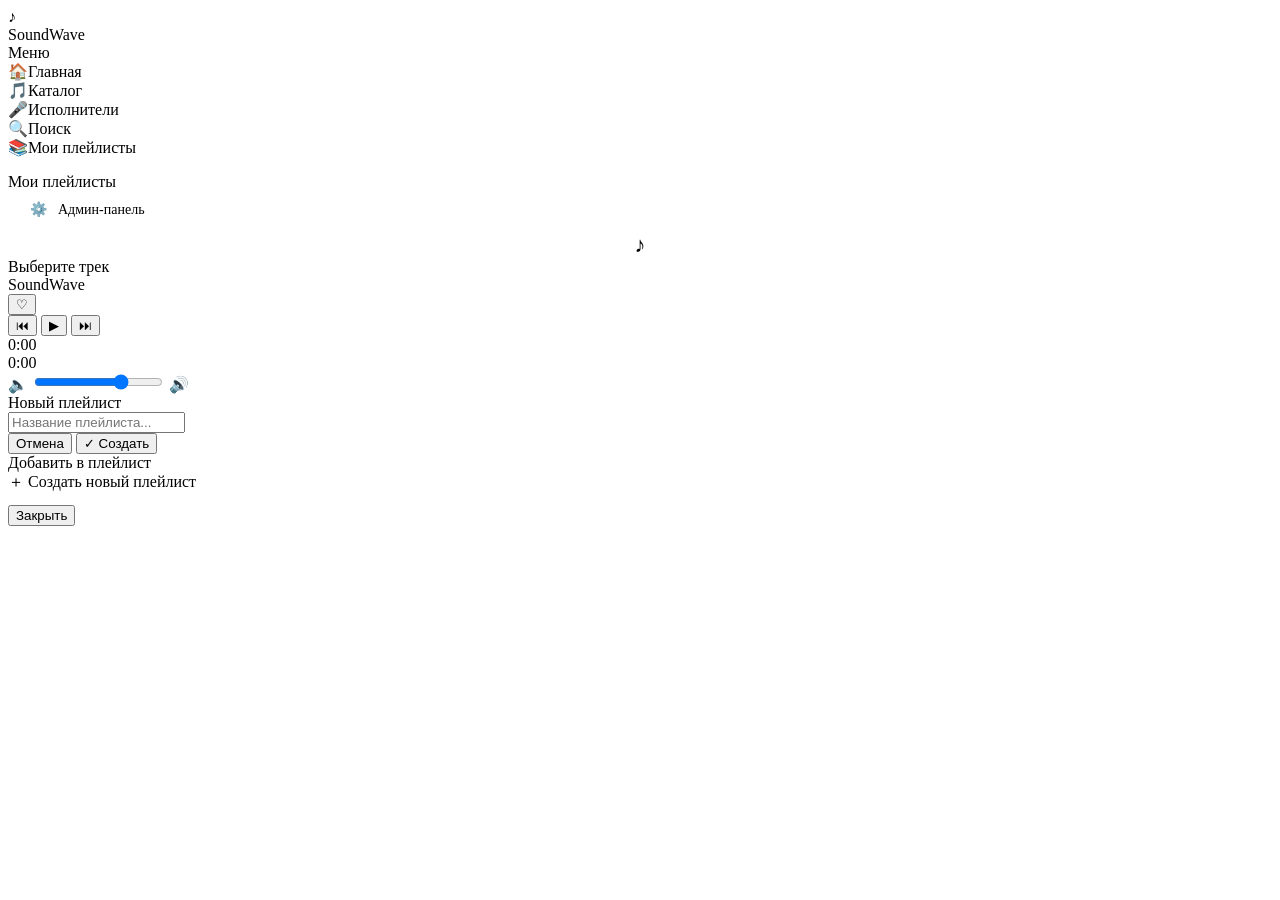
==== index.html @ 93e8975d "Add files via upload" ====
<!DOCTYPE html>
<html lang="ru">
<head>
  <meta charset="UTF-8">
  <meta name="viewport" content="width=device-width, initial-scale=1.0">
  <title>SoundWave — Музыкальный сервис</title>
  <link rel="stylesheet" href="css/style.css">
</head>
<body>

<div id="app">

  <!-- ═══════════════ SIDEBAR ═══════════════ -->
  <aside id="sidebar">
    <div class="sidebar-logo">
      <div class="logo-icon">♪</div>
      <div class="logo-text">SoundWave</div>
    </div>

    <div class="sidebar-section-title">Меню</div>
    <nav>
      <div class="nav-item active" data-page="home" onclick="Router.go('home')">
        <span class="nav-icon">🏠</span><span>Главная</span>
      </div>
      <div class="nav-item" data-page="catalog" onclick="Router.go('catalog')">
        <span class="nav-icon">🎵</span><span>Каталог</span>
      </div>
      <div class="nav-item" data-page="artists" onclick="Router.go('artists')">
        <span class="nav-icon">🎤</span><span>Исполнители</span>
      </div>
      <div class="nav-item" data-page="search" onclick="Router.go('search')">
        <span class="nav-icon">🔍</span><span>Поиск</span>
      </div>
      <div class="nav-item" data-page="playlists" onclick="Router.go('playlists')">
        <span class="nav-icon">📚</span><span>Мои плейлисты</span>
      </div>
    </nav>

    <div class="sidebar-section-title" style="margin-top:16px">Мои плейлисты</div>
    <div class="sidebar-playlists">
      <div id="sidebar-playlists"></div>
    </div>

    <div style="padding:0 12px 4px; margin-top: auto;">
      <a href="admin.html" style="display:flex;align-items:center;gap:10px;padding:10px 8px;font-size:14px;font-weight:500;color:var(--text-muted);border-radius:var(--radius-sm);transition:all .2s;text-decoration:none" onmouseover="this.style.color='var(--accent-1)'" onmouseout="this.style.color='var(--text-muted)'">
        <span style="width:20px;text-align:center">⚙️</span><span>Админ-панель</span>
      </a>
    </div>
  </aside>

  <!-- ═══════════════ MAIN ═══════════════ -->
  <main id="main">

    <!-- HOME -->
    <div class="page active" id="page-home"></div>

    <!-- CATALOG -->
    <div class="page" id="page-catalog"></div>

    <!-- ARTISTS LIST -->
    <div class="page" id="page-artists"></div>

    <!-- ARTIST DETAIL -->
    <div class="page" id="page-artist-detail"></div>

    <!-- SEARCH -->
    <div class="page" id="page-search"></div>

    <!-- PLAYLISTS -->
    <div class="page" id="page-playlists"></div>

  </main>

  <!-- ═══════════════ PLAYER ═══════════════ -->
  <footer id="player">

    <!-- Левая часть: трек -->
    <div class="player-track">
      <div id="player-cover" class="player-cover"
           style="background:var(--bg-elevated);display:flex;align-items:center;justify-content:center;font-size:22px">♪</div>
      <div class="player-meta">
        <div class="player-title" id="player-title">Выберите трек</div>
        <div class="player-artist" id="player-artist">SoundWave</div>
      </div>
      <button class="player-like" id="player-like" title="Нравится" onclick="toggleLike()">♡</button>
    </div>

    <!-- Центр: управление -->
    <div class="player-controls">
      <div class="player-btns">
        <button class="ctrl-btn" id="player-prev" title="Назад">⏮</button>
        <button class="ctrl-btn play-main" id="player-play" title="Пауза/Играть">▶</button>
        <button class="ctrl-btn" id="player-next" title="Вперёд">⏭</button>
      </div>
      <div class="player-progress">
        <span class="time-label" id="time-now">0:00</span>
        <div class="progress-bar" id="progress-bar">
          <div class="progress-fill" id="progress-fill"></div>
        </div>
        <span class="time-label" id="time-total">0:00</span>
      </div>
    </div>

    <!-- Правая часть: громкость -->
    <div class="player-extras">
      <div class="volume-wrap">
        <span class="vol-icon">🔈</span>
        <input type="range" class="volume-slider" id="volume-slider"
               min="0" max="100" value="70">
        <span class="vol-icon">🔊</span>
      </div>
    </div>

  </footer>
</div>

<!-- ═══════════════ TOAST ═══════════════ -->
<div class="toast" id="toast"></div>

<!-- ═══════════════ MODAL: Создать плейлист ═══════════════ -->
<div class="modal-overlay" id="modal-create-playlist" onclick="if(event.target===this)closeCreatePlaylist()">
  <div class="modal">
    <div class="modal-title">Новый плейлист</div>
    <input class="modal-input" id="modal-pl-input" type="text"
           placeholder="Название плейлиста..."
           onkeydown="if(event.key==='Enter')confirmCreatePlaylist()">
    <div class="modal-btns">
      <button class="btn-ghost" onclick="closeCreatePlaylist()">Отмена</button>
      <button class="btn-primary" onclick="confirmCreatePlaylist()">✓ Создать</button>
    </div>
  </div>
</div>

<!-- ═══════════════ MODAL: Добавить в плейлист ═══════════════ -->
<div class="modal-overlay" id="modal-add-to-playlist" onclick="if(event.target===this)closeAddToPlaylist()">
  <div class="modal">
    <div class="modal-title">Добавить в плейлист</div>
    <div class="playlist-modal-list" id="playlist-picker-list"></div>
    <!-- Создать новый — сохраняем trackId, открываем модалку создания, после создания добавляем трек -->
    <div class="playlist-modal-item pm-create" onclick="createAndAddToPlaylist()">
      <span class="pm-icon">＋</span>
      <span>Создать новый плейлист</span>
    </div>
    <div class="modal-btns" style="margin-top:12px">
      <button class="btn-ghost" onclick="closeAddToPlaylist()">Закрыть</button>
    </div>
  </div>
</div>

<!-- ═══════════════ SCRIPTS ═══════════════ -->
<script src="data/db.js"></script>
<script src="data/playlists.js"></script>
<script src="js/player.js"></script>
<script src="js/ui.js"></script>
<script src="js/pages.js"></script>

<script>
  // ── Инициализация ──────────────────────────────────────
  document.addEventListener("DOMContentLoaded", () => {
    Player.init();
    refreshSidebarPlaylists();
    Router.go("home");
  });

  // ── Создать плейлист и сразу добавить трек ─────────────
  // Вызывается из кнопки «Создать новый плейлист» в модалке добавления
  function createAndAddToPlaylist() {
    const savedTrackId = _addTrackId; // сохраняем до закрытия модалки
    closeAddToPlaylist();
    openCreatePlaylist((pl) => {
      // pl — объект созданного плейлиста (из confirmCreatePlaylist)
      if (savedTrackId !== null) {
        PlaylistManager.addTrack(pl.id, savedTrackId);
        showToast(`✅ Трек добавлен в «${pl.name}»`);
        refreshSidebarPlaylists();
        Pages.playlists?.refresh?.();
      }
    });
  }

  // ── Лайк текущего трека ────────────────────────────────
  function toggleLike() {
    const btn = document.getElementById("player-like");
    const liked = btn.classList.toggle("liked");
    btn.textContent = liked ? "♥" : "♡";
    if (liked) showToast("♥ Добавлено в избранное");
  }

  // ── Router ─────────────────────────────────────────────
  Router.go = function(pageId, params = {}) {
    document.querySelectorAll(".page").forEach(p => p.classList.remove("active"));
    document.querySelectorAll(".nav-item").forEach(n => n.classList.remove("active"));

    const pageEl = document.getElementById("page-" + pageId);
    if (!pageEl) return;
    pageEl.classList.add("active");

    const navTarget = pageId === "artist-detail" ? "artists" : pageId;
    const navEl = document.querySelector(`.nav-item[data-page="${navTarget}"]`);
    if (navEl) navEl.classList.add("active");

    if (Pages[pageId]) Pages[pageId].render(params);
    document.getElementById("main").scrollTop = 0;
  };
</script>

</body>
</html>
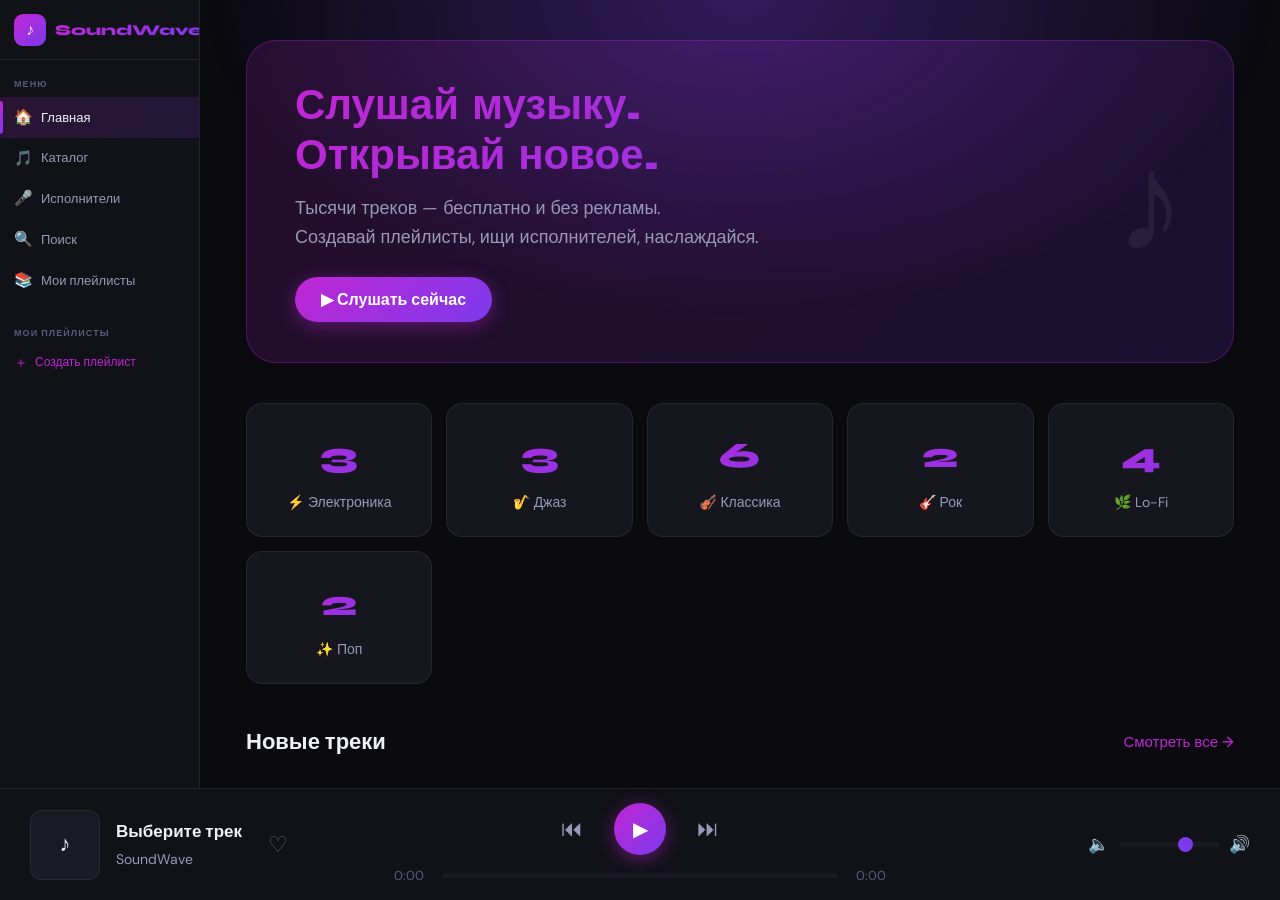
==== commit c867cee7: "Add files via upload" ====
--- a/index.html
+++ b/index.html
@@ -41,15 +41,33 @@
       <div id="sidebar-playlists"></div>
     </div>
 
-    <div style="padding:0 12px 4px; margin-top: auto;">
-      <a href="admin.html" style="display:flex;align-items:center;gap:10px;padding:10px 8px;font-size:14px;font-weight:500;color:var(--text-muted);border-radius:var(--radius-sm);transition:all .2s;text-decoration:none" onmouseover="this.style.color='var(--accent-1)'" onmouseout="this.style.color='var(--text-muted)'">
-        <span style="width:20px;text-align:center">⚙️</span><span>Админ-панель</span>
-      </a>
-    </div>
+
   </aside>
 
   <!-- ═══════════════ MAIN ═══════════════ -->
   <main id="main">
+  <!-- Индикатор загрузки Firebase -->
+  <div id="sw-loading" style="position:fixed;inset:0;background:var(--bg-base);
+       display:flex;flex-direction:column;align-items:center;justify-content:center;
+       z-index:9999;gap:20px">
+    <div style="width:56px;height:56px;background:linear-gradient(135deg,#c026d3,#7c3aed);
+         border-radius:16px;display:flex;align-items:center;justify-content:center;font-size:28px">♪</div>
+    <div style="font-family:Syne,sans-serif;font-size:22px;font-weight:800;
+         background:linear-gradient(135deg,#c026d3,#7c3aed);-webkit-background-clip:text;
+         -webkit-text-fill-color:transparent;background-clip:text">SoundWave</div>
+    <div style="display:flex;gap:8px;align-items:center">
+      <div style="width:8px;height:8px;border-radius:50%;background:#c026d3;
+           animation:sw-dot 1.2s ease-in-out infinite"></div>
+      <div style="width:8px;height:8px;border-radius:50%;background:#9333ea;
+           animation:sw-dot 1.2s ease-in-out .2s infinite"></div>
+      <div style="width:8px;height:8px;border-radius:50%;background:#7c3aed;
+           animation:sw-dot 1.2s ease-in-out .4s infinite"></div>
+    </div>
+    <div id="sw-loading-text" style="font-size:13px;color:#5a5a7a">Загрузка каталога...</div>
+  </div>
+  <style>
+    @keyframes sw-dot { 0%,80%,100%{transform:scale(.6);opacity:.4} 40%{transform:scale(1);opacity:1} }
+  </style>
 
     <!-- HOME -->
     <div class="page active" id="page-home"></div>
@@ -149,6 +167,7 @@
 
 <!-- ═══════════════ SCRIPTS ═══════════════ -->
 <script src="data/db.js"></script>
+<script src="data/firebase.js"></script>
 <script src="data/playlists.js"></script>
 <script src="js/player.js"></script>
 <script src="js/ui.js"></script>
@@ -156,10 +175,35 @@
 
 <script>
   // ── Инициализация ──────────────────────────────────────
-  document.addEventListener("DOMContentLoaded", () => {
+  document.addEventListener("DOMContentLoaded", async () => {
     Player.init();
     refreshSidebarPlaylists();
-    Router.go("home");
+
+    const loadingEl  = document.getElementById("sw-loading");
+    const loadingTxt = document.getElementById("sw-loading-text");
+
+    // Сначала показываем кешированные данные если есть
+    const hasCached = Firebase.loadFromCache();
+    if (hasCached) {
+      loadingEl.style.display = "none";
+      Router.go("home");
+    }
+
+    // Грузим свежие данные из Firebase
+    loadingTxt.textContent = "Синхронизация с базой данных...";
+    const ok = await Firebase.syncToLocalDB();
+
+    if (!hasCached) {
+      // Первый запуск — ждём Firebase
+      loadingEl.style.display = "none";
+      Router.go("home");
+    } else if (ok) {
+      // Уже показали кеш, тихо обновляем текущую страницу
+      const cur = document.querySelector(".page.active")?.id?.replace("page-","");
+      if (cur && Pages[cur]) Pages[cur].render({});
+    } else {
+      showToast("⚠️ Нет связи с сервером, показаны кешированные данные");
+    }
   });
 
   // ── Создать плейлист и сразу добавить трек ─────────────
--- a/css/style.css
+++ b/css/style.css
@@ -0,0 +1,747 @@
+/* ============================================================
+   SoundWave — Design System (v5 — комфорт на 1920×1080)
+   ============================================================ */
+@import url('https://fonts.googleapis.com/css2?family=Syne:wght@400;600;700;800&family=DM+Sans:wght@300;400;500;600&display=swap');
+
+/* ── Переменные ──────────────────────────────────────────── */
+:root {
+  --bg-base:       #0a0a0f;
+  --bg-surface:    #111118;
+  --bg-elevated:   #1a1a26;
+  --bg-card:       #16161f;
+  --bg-hover:      #1e1e2c;
+
+  --accent-1:      #c026d3;
+  --accent-2:      #7c3aed;
+  --accent-3:      #ec4899;
+  --grad-main:     linear-gradient(135deg, #c026d3, #7c3aed);
+  --grad-soft:     linear-gradient(135deg, rgba(192,38,211,.15), rgba(124,58,237,.15));
+  --grad-glow:     radial-gradient(ellipse at 50% 0%, rgba(124,58,237,.35) 0%, transparent 70%);
+
+  --text-primary:  #f0f0f8;
+  --text-secondary:#9898b8;
+  --text-muted:    #5a5a7a;
+
+  --border:        rgba(255,255,255,.07);
+  --border-accent: rgba(192,38,211,.3);
+
+  --radius-sm:  10px;
+  --radius-md:  16px;
+  --radius-lg:  22px;
+  --radius-xl:  30px;
+
+  --player-h:   112px;
+  --sidebar-w:  200px;
+  --transition: .2s cubic-bezier(.4,0,.2,1);
+}
+
+/* ── Reset ───────────────────────────────────────────────── */
+*, *::before, *::after { box-sizing: border-box; margin: 0; padding: 0; }
+html { font-size: 15px; scroll-behavior: smooth; }
+body {
+  font-family: 'DM Sans', sans-serif;
+  background: var(--bg-base);
+  color: var(--text-primary);
+  line-height: 1.65;
+  overflow-x: hidden;
+  min-height: 100vh;
+}
+a { color: inherit; text-decoration: none; }
+button { cursor: pointer; border: none; background: none; font-family: inherit; color: inherit; }
+img { display: block; }
+ul, ol { list-style: none; }
+input, select { font-family: inherit; }
+
+/* ── Scrollbar ───────────────────────────────────────────── */
+::-webkit-scrollbar { width: 7px; height: 7px; }
+::-webkit-scrollbar-track { background: transparent; }
+::-webkit-scrollbar-thumb { background: var(--bg-elevated); border-radius: 99px; }
+::-webkit-scrollbar-thumb:hover { background: var(--accent-2); }
+
+/* ── Layout ──────────────────────────────────────────────── */
+#app {
+  display: grid;
+  grid-template-columns: var(--sidebar-w) 1fr;
+  grid-template-rows: 1fr var(--player-h);
+  grid-template-areas: "sidebar main" "player player";
+  height: 100vh;
+}
+
+/* ═══════════════════════════════════════════════════════════
+   SIDEBAR
+   ═══════════════════════════════════════════════════════════ */
+#sidebar {
+  grid-area: sidebar;
+  background: var(--bg-surface);
+  border-right: 1px solid var(--border);
+  display: flex;
+  flex-direction: column;
+  padding: 0 0 16px;
+  overflow-y: auto;
+  position: relative;
+  z-index: 10;
+}
+
+/* Логотип */
+.sidebar-logo {
+  padding: 14px 14px 13px;
+  display: flex;
+  align-items: center;
+  gap: 9px;
+  border-bottom: 1px solid var(--border);
+  margin-bottom: 8px;
+}
+.sidebar-logo .logo-icon {
+  width: 32px; height: 32px;
+  background: var(--grad-main);
+  border-radius: 9px;
+  display: flex; align-items: center; justify-content: center;
+  font-size: 16px; flex-shrink: 0;
+}
+.sidebar-logo .logo-text {
+  font-family: 'Syne', sans-serif;
+  font-weight: 800;
+  font-size: 15px;
+  background: var(--grad-main);
+  -webkit-background-clip: text;
+  -webkit-text-fill-color: transparent;
+  background-clip: text;
+  white-space: nowrap;
+}
+
+/* Заголовки секций */
+.sidebar-section-title {
+  font-size: 9px;
+  font-weight: 700;
+  letter-spacing: .12em;
+  text-transform: uppercase;
+  color: var(--text-muted);
+  padding: 9px 14px 5px;
+}
+
+/* Пункты навигации */
+.nav-item {
+  display: flex;
+  align-items: center;
+  gap: 9px;
+  padding: 8px 14px;
+  font-size: 13px;
+  font-weight: 500;
+  color: var(--text-secondary);
+  transition: all var(--transition);
+  cursor: pointer;
+  position: relative;
+}
+.nav-item:hover { color: var(--text-primary); background: var(--bg-hover); }
+.nav-item.active {
+  color: var(--text-primary);
+  background: var(--grad-soft);
+}
+.nav-item.active::before {
+  content: '';
+  position: absolute;
+  left: 0; top: 4px; bottom: 4px;
+  width: 3px;
+  background: var(--grad-main);
+  border-radius: 0 3px 3px 0;
+}
+.nav-item .nav-icon { font-size: 15px; width: 18px; text-align: center; }
+
+/* Плейлисты в сайдбаре */
+.sidebar-playlists { flex: 1; overflow-y: auto; }
+.playlist-item-sidebar {
+  display: flex;
+  align-items: center;
+  gap: 7px;
+  padding: 6px 14px;
+  font-size: 12px;
+  color: var(--text-secondary);
+  cursor: pointer;
+  transition: all var(--transition);
+}
+.playlist-item-sidebar:hover { color: var(--text-primary); background: var(--bg-hover); }
+.playlist-item-sidebar .pl-dot {
+  width: 6px; height: 6px;
+  border-radius: 50%;
+  background: var(--grad-main);
+  flex-shrink: 0;
+}
+
+/* ═══════════════════════════════════════════════════════════
+   MAIN CONTENT
+   ═══════════════════════════════════════════════════════════ */
+#main {
+  grid-area: main;
+  overflow-y: auto;
+  background: var(--bg-base);
+  position: relative;
+}
+#main::before {
+  content: '';
+  position: fixed;
+  top: 0; left: var(--sidebar-w); right: 0;
+  height: 320px;
+  background: var(--grad-glow);
+  pointer-events: none;
+  z-index: 0;
+}
+
+.page { display: none; padding: 40px 46px 52px; position: relative; z-index: 1; }
+.page.active { display: block; }
+
+/* Заголовок страницы */
+.page-header { margin-bottom: 40px; }
+.page-header h1 {
+  font-family: 'Syne', sans-serif;
+  font-size: 40px;
+  font-weight: 800;
+  line-height: 1.15;
+  margin-bottom: 10px;
+}
+.page-header p { color: var(--text-secondary); font-size: 18px; }
+
+/* Заголовок секции */
+.section-title {
+  font-family: 'Syne', sans-serif;
+  font-size: 22px;
+  font-weight: 700;
+  margin-bottom: 20px;
+  display: flex;
+  align-items: center;
+  justify-content: space-between;
+}
+.section-title .see-all {
+  font-family: 'DM Sans', sans-serif;
+  font-size: 15px;
+  font-weight: 500;
+  color: var(--accent-1);
+  cursor: pointer;
+  transition: opacity var(--transition);
+}
+.section-title .see-all:hover { opacity: .7; }
+
+/* ═══════════════════════════════════════════════════════════
+   CARDS
+   ═══════════════════════════════════════════════════════════ */
+.cards-grid {
+  display: grid;
+  grid-template-columns: repeat(auto-fill, minmax(195px, 1fr));
+  gap: 20px;
+  margin-bottom: 44px;
+}
+
+.card {
+  background: var(--bg-card);
+  border: 1px solid var(--border);
+  border-radius: var(--radius-md);
+  overflow: hidden;
+  cursor: pointer;
+  transition: transform var(--transition), box-shadow var(--transition), border-color var(--transition);
+  position: relative;
+}
+.card:hover {
+  transform: translateY(-4px);
+  box-shadow: 0 20px 44px rgba(0,0,0,.4);
+  border-color: var(--border-accent);
+}
+.card-cover { width: 100%; aspect-ratio: 1; object-fit: cover; background: var(--bg-elevated); }
+.card-body { padding: 16px; }
+.card-title {
+  font-size: 16px; font-weight: 600;
+  white-space: nowrap; overflow: hidden; text-overflow: ellipsis;
+  margin-bottom: 5px;
+}
+.card-sub {
+  font-size: 14px; color: var(--text-secondary);
+  white-space: nowrap; overflow: hidden; text-overflow: ellipsis;
+}
+
+/* ═══════════════════════════════════════════════════════════
+   TRACK LIST
+   ═══════════════════════════════════════════════════════════ */
+.track-list { display: flex; flex-direction: column; gap: 3px; }
+
+.track-row {
+  display: grid;
+  grid-template-columns: 46px 56px 1fr auto auto 72px 40px;
+  align-items: center;
+  gap: 16px;
+  padding: 12px 16px;
+  border-radius: var(--radius-sm);
+  cursor: pointer;
+  transition: background var(--transition);
+  border: 1px solid transparent;
+}
+.track-row:hover { background: var(--bg-hover); }
+.track-row.playing {
+  background: var(--grad-soft);
+  border-color: var(--border-accent);
+}
+.track-row .track-num {
+  font-size: 16px; color: var(--text-muted);
+  text-align: center;
+}
+.track-row.playing .track-num { color: var(--accent-1); }
+.track-row .track-cover {
+  width: 48px; height: 48px;
+  border-radius: 8px; object-fit: cover;
+  background: var(--bg-elevated); flex-shrink: 0;
+}
+.track-info { min-width: 0; }
+.track-name {
+  font-size: 17px; font-weight: 600;
+  white-space: nowrap; overflow: hidden; text-overflow: ellipsis;
+}
+.track-row.playing .track-name { color: var(--accent-1); }
+.track-artist {
+  font-size: 14px; color: var(--text-secondary);
+  white-space: nowrap; overflow: hidden; text-overflow: ellipsis;
+  margin-top: 3px;
+}
+
+/* Жанр-бейдж — увеличен шрифт */
+.track-genre-badge {
+  font-size: 14px; font-weight: 600;
+  padding: 5px 13px; border-radius: 99px;
+  background: var(--bg-elevated);
+  color: var(--text-secondary);
+  white-space: nowrap; border: 1px solid var(--border);
+}
+.track-year {
+  font-size: 14px; color: var(--text-muted); white-space: nowrap;
+}
+.track-duration {
+  font-size: 14px; color: var(--text-muted);
+  text-align: right; white-space: nowrap;
+}
+.track-action-btn {
+  width: 34px; height: 34px;
+  border-radius: 50%;
+  display: flex; align-items: center; justify-content: center;
+  font-size: 17px; opacity: 0;
+  transition: all var(--transition);
+  color: var(--text-secondary);
+}
+.track-row:hover .track-action-btn { opacity: 1; }
+.track-action-btn:hover { background: var(--bg-elevated); color: var(--text-primary); }
+.track-action-btn.in-playlist { opacity: 1; color: var(--accent-1); }
+
+/* Жанровые цвета */
+.genre-1 { background: rgba(168,85,247,.15); color: #a855f7; border-color: rgba(168,85,247,.3); }
+.genre-2 { background: rgba(245,158,11,.15); color: #f59e0b; border-color: rgba(245,158,11,.3); }
+.genre-3 { background: rgba(59,130,246,.15);  color: #3b82f6; border-color: rgba(59,130,246,.3); }
+.genre-4 { background: rgba(239,68,68,.15);   color: #ef4444; border-color: rgba(239,68,68,.3); }
+.genre-5 { background: rgba(16,185,129,.15);  color: #10b981; border-color: rgba(16,185,129,.3); }
+.genre-6 { background: rgba(236,72,153,.15);  color: #ec4899; border-color: rgba(236,72,153,.3); }
+
+/* ═══════════════════════════════════════════════════════════
+   FILTERS
+   ═══════════════════════════════════════════════════════════ */
+.genre-filters { display: flex; flex-wrap: wrap; gap: 10px; margin-bottom: 28px; }
+.genre-pill {
+  padding: 9px 20px; border-radius: 99px;
+  font-size: 15px; font-weight: 500;
+  border: 1px solid var(--border);
+  background: var(--bg-card); color: var(--text-secondary);
+  transition: all var(--transition); cursor: pointer;
+}
+.genre-pill:hover { border-color: var(--border-accent); color: var(--text-primary); }
+.genre-pill.active {
+  background: var(--grad-main); border-color: transparent; color: #fff;
+  box-shadow: 0 4px 14px rgba(192,38,211,.3);
+}
+
+.alpha-filter { display: flex; flex-wrap: wrap; gap: 7px; margin-bottom: 34px; }
+.alpha-btn {
+  width: 40px; height: 40px;
+  border-radius: var(--radius-sm);
+  font-size: 15px; font-weight: 600;
+  border: 1px solid var(--border);
+  background: var(--bg-card); color: var(--text-secondary);
+  transition: all var(--transition);
+  display: flex; align-items: center; justify-content: center;
+}
+.alpha-btn:hover { border-color: var(--border-accent); color: var(--text-primary); }
+.alpha-btn.active { background: var(--grad-main); border-color: transparent; color: #fff; }
+.alpha-btn.has-results { color: var(--text-primary); }
+
+/* ── Search ──────────────────────────────────────────────── */
+.search-bar { position: relative; margin-bottom: 30px; }
+.search-bar input {
+  width: 100%;
+  padding: 15px 20px 15px 54px;
+  background: var(--bg-card);
+  border: 1px solid var(--border);
+  border-radius: var(--radius-md);
+  color: var(--text-primary);
+  font-size: 16px; outline: none;
+  transition: border-color var(--transition);
+}
+.search-bar input:focus { border-color: var(--border-accent); }
+.search-bar input::placeholder { color: var(--text-muted); }
+.search-bar .search-icon {
+  position: absolute; left: 18px; top: 50%;
+  transform: translateY(-50%);
+  color: var(--text-muted); font-size: 18px;
+  pointer-events: none;
+}
+
+/* ═══════════════════════════════════════════════════════════
+   ARTIST CARDS
+   ═══════════════════════════════════════════════════════════ */
+.artist-cards {
+  display: grid;
+  grid-template-columns: repeat(auto-fill, minmax(175px, 1fr));
+  gap: 18px; margin-bottom: 36px;
+}
+.artist-card {
+  background: var(--bg-card);
+  border: 1px solid var(--border);
+  border-radius: var(--radius-lg);
+  padding: 24px 18px; text-align: center;
+  cursor: pointer;
+  transition: all var(--transition);
+}
+.artist-card:hover {
+  transform: translateY(-4px);
+  border-color: var(--border-accent);
+  box-shadow: 0 16px 36px rgba(0,0,0,.3);
+}
+.artist-avatar {
+  width: 90px; height: 90px;
+  border-radius: 50%; margin: 0 auto 14px;
+  border: 2px solid var(--border); overflow: hidden;
+  background: var(--bg-elevated);
+}
+.artist-avatar img { width: 100%; height: 100%; object-fit: cover; }
+.artist-card-name { font-size: 16px; font-weight: 600; margin-bottom: 4px; }
+.artist-card-country { font-size: 14px; color: var(--text-secondary); }
+
+/* ── Artist hero ──────────────────────────────────────────── */
+.artist-hero {
+  display: flex; gap: 30px; align-items: flex-start;
+  margin-bottom: 36px; padding: 32px;
+  background: var(--grad-soft);
+  border: 1px solid var(--border-accent);
+  border-radius: var(--radius-xl);
+}
+.artist-hero-avatar {
+  width: 140px; height: 140px;
+  border-radius: 50%; border: 3px solid var(--accent-1);
+  overflow: hidden; flex-shrink: 0;
+}
+.artist-hero-avatar img { width: 100%; height: 100%; object-fit: cover; }
+.artist-hero-info h1 {
+  font-family: 'Syne', sans-serif;
+  font-size: 32px; font-weight: 800; margin-bottom: 8px;
+}
+.artist-hero-meta {
+  font-size: 15px; color: var(--text-secondary);
+  margin-bottom: 12px; display: flex; gap: 20px;
+}
+.artist-hero-bio { font-size: 15px; color: var(--text-secondary); line-height: 1.7; max-width: 600px; }
+
+/* ── Home hero ────────────────────────────────────────────── */
+.home-hero {
+  background: var(--grad-soft);
+  border: 1px solid var(--border-accent);
+  border-radius: var(--radius-xl);
+  padding: 40px 48px; margin-bottom: 40px;
+  position: relative; overflow: hidden;
+}
+.home-hero::after {
+  content: '♪'; position: absolute;
+  right: 48px; top: 50%; transform: translateY(-50%);
+  font-size: 140px; opacity: .06; line-height: 1;
+}
+.home-hero h1 {
+  font-family: 'Syne', sans-serif;
+  font-size: 42px; font-weight: 800; line-height: 1.2;
+  margin-bottom: 12px;
+  background: var(--grad-main);
+  -webkit-background-clip: text; -webkit-text-fill-color: transparent; background-clip: text;
+}
+.home-hero p { color: var(--text-secondary); font-size: 18px; max-width: 500px; margin-bottom: 24px; }
+
+.btn-primary {
+  display: inline-flex; align-items: center; gap: 9px;
+  padding: 12px 26px;
+  background: var(--grad-main); border-radius: 99px;
+  font-size: 16px; font-weight: 600; color: #fff;
+  transition: opacity var(--transition), transform var(--transition);
+  box-shadow: 0 4px 18px rgba(192,38,211,.4);
+}
+.btn-primary:hover { opacity: .85; transform: translateY(-1px); }
+
+/* ── Stats ────────────────────────────────────────────────── */
+.stats-row {
+  display: grid;
+  grid-template-columns: repeat(auto-fill, minmax(155px, 1fr));
+  gap: 14px; margin-bottom: 40px;
+}
+.stat-card {
+  background: var(--bg-card); border: 1px solid var(--border);
+  border-radius: var(--radius-md); padding: 22px; text-align: center;
+}
+.stat-number {
+  font-family: 'Syne', sans-serif; font-size: 36px; font-weight: 800;
+  background: var(--grad-main);
+  -webkit-background-clip: text; -webkit-text-fill-color: transparent; background-clip: text;
+}
+.stat-label { font-size: 14px; color: var(--text-secondary); margin-top: 5px; }
+
+/* ═══════════════════════════════════════════════════════════
+   PLAYER  — увеличен
+   ═══════════════════════════════════════════════════════════ */
+#player {
+  grid-area: player;
+  background: var(--bg-surface);
+  border-top: 1px solid var(--border);
+  display: grid;
+  grid-template-columns: 340px 1fr 340px;
+  align-items: center;
+  padding: 0 30px; gap: 20px;
+  position: relative; z-index: 100;
+}
+
+.player-track { display: flex; align-items: center; gap: 16px; min-width: 0; }
+.player-cover {
+  width: 70px; height: 70px;
+  border-radius: 12px; object-fit: cover;
+  background: var(--bg-elevated); flex-shrink: 0;
+  border: 1px solid var(--border);
+  display: flex; align-items: center; justify-content: center;
+  font-size: 28px;
+}
+.player-meta { min-width: 0; }
+.player-title {
+  font-size: 17px; font-weight: 700;
+  white-space: nowrap; overflow: hidden; text-overflow: ellipsis;
+}
+.player-artist {
+  font-size: 14px; color: var(--text-secondary);
+  white-space: nowrap; overflow: hidden; text-overflow: ellipsis;
+  margin-top: 3px;
+}
+.player-like {
+  font-size: 22px; padding: 6px; margin-left: 4px;
+  color: var(--text-muted);
+  transition: color var(--transition); flex-shrink: 0;
+}
+.player-like:hover { color: var(--accent-3); }
+.player-like.liked { color: var(--accent-3); }
+
+.player-controls { display: flex; flex-direction: column; align-items: center; gap: 10px; }
+.player-btns { display: flex; align-items: center; gap: 26px; }
+.ctrl-btn {
+  font-size: 22px; color: var(--text-secondary);
+  transition: color var(--transition); padding: 5px;
+}
+.ctrl-btn:hover { color: var(--text-primary); }
+.ctrl-btn.play-main {
+  width: 52px; height: 52px;
+  background: var(--grad-main); border-radius: 50%; color: #fff;
+  font-size: 20px;
+  display: flex; align-items: center; justify-content: center;
+  box-shadow: 0 4px 18px rgba(192,38,211,.45);
+  transition: transform var(--transition), opacity var(--transition);
+}
+.ctrl-btn.play-main:hover { transform: scale(1.08); opacity: .9; }
+
+.player-progress { display: flex; align-items: center; gap: 14px; width: 100%; }
+.time-label {
+  font-size: 13px; color: var(--text-muted);
+  min-width: 38px; text-align: center;
+  font-variant-numeric: tabular-nums;
+}
+.progress-bar {
+  flex: 1; height: 5px;
+  background: var(--bg-elevated); border-radius: 99px;
+  cursor: pointer; position: relative; overflow: visible;
+}
+.progress-fill {
+  height: 100%; background: var(--grad-main);
+  border-radius: 99px; width: 0%;
+  pointer-events: none; transition: width .1s linear;
+  position: relative;
+}
+.progress-fill::after {
+  content: ''; position: absolute;
+  right: -6px; top: 50%; transform: translateY(-50%);
+  width: 13px; height: 13px;
+  background: #fff; border-radius: 50%;
+  box-shadow: 0 0 0 2px var(--accent-2);
+  opacity: 0; transition: opacity var(--transition);
+}
+.progress-bar:hover .progress-fill::after { opacity: 1; }
+
+.player-extras { display: flex; align-items: center; justify-content: flex-end; gap: 20px; }
+.volume-wrap { display: flex; align-items: center; gap: 10px; }
+.vol-icon { font-size: 17px; color: var(--text-secondary); }
+.volume-slider {
+  -webkit-appearance: none;
+  width: 100px; height: 5px;
+  background: var(--bg-elevated);
+  border-radius: 99px; outline: none; cursor: pointer;
+}
+.volume-slider::-webkit-slider-thumb {
+  -webkit-appearance: none;
+  width: 15px; height: 15px;
+  border-radius: 50%; background: var(--accent-2); cursor: pointer;
+}
+
+/* ═══════════════════════════════════════════════════════════
+   EMPTY STATE
+   ═══════════════════════════════════════════════════════════ */
+.empty-state { text-align: center; padding: 70px 20px; color: var(--text-muted); }
+.empty-state .empty-icon { font-size: 56px; margin-bottom: 16px; }
+.empty-state p { font-size: 18px; margin-bottom: 8px; color: var(--text-secondary); }
+.empty-state small { font-size: 15px; }
+
+/* ═══════════════════════════════════════════════════════════
+   MODAL
+   ═══════════════════════════════════════════════════════════ */
+.modal-overlay {
+  position: fixed; inset: 0;
+  background: rgba(0,0,0,.6);
+  backdrop-filter: blur(6px);
+  display: flex; align-items: center; justify-content: center;
+  z-index: 1000; opacity: 0; pointer-events: none;
+  transition: opacity var(--transition);
+}
+.modal-overlay.open { opacity: 1; pointer-events: all; }
+.modal {
+  background: var(--bg-elevated);
+  border: 1px solid var(--border);
+  border-radius: var(--radius-xl);
+  padding: 30px; min-width: 340px; max-width: 440px; width: 90%;
+  transform: scale(.95) translateY(10px);
+  transition: transform var(--transition);
+  box-shadow: 0 24px 60px rgba(0,0,0,.5);
+}
+.modal-overlay.open .modal { transform: scale(1) translateY(0); }
+.modal-title {
+  font-family: 'Syne', sans-serif;
+  font-size: 20px; font-weight: 700; margin-bottom: 18px;
+}
+.modal-input {
+  width: 100%; padding: 12px 16px;
+  background: var(--bg-card); border: 1px solid var(--border);
+  border-radius: var(--radius-md);
+  color: var(--text-primary); font-size: 16px;
+  outline: none; margin-bottom: 18px;
+}
+.modal-input:focus { border-color: var(--border-accent); }
+.modal-btns { display: flex; gap: 10px; justify-content: flex-end; }
+.btn-ghost {
+  padding: 9px 18px; border-radius: 99px;
+  font-size: 14px; font-weight: 500;
+  color: var(--text-secondary);
+  transition: all var(--transition);
+  border: 1px solid var(--border);
+}
+.btn-ghost:hover { color: var(--text-primary); border-color: var(--text-muted); }
+
+/* Плейлисты в модалке */
+.playlist-modal-list { max-height: 280px; overflow-y: auto; margin-bottom: 12px; }
+.playlist-modal-item {
+  display: flex; align-items: center; gap: 12px;
+  padding: 12px 14px; border-radius: var(--radius-sm);
+  cursor: pointer; transition: background var(--transition);
+  font-size: 15px;
+}
+.playlist-modal-item:hover { background: var(--bg-hover); }
+.playlist-modal-item .pm-icon { font-size: 20px; }
+.pm-create {
+  color: var(--accent-1);
+  border-top: 1px solid var(--border);
+  margin-top: 6px; padding-top: 12px;
+}
+
+/* ═══════════════════════════════════════════════════════════
+   PLAYLIST PAGE
+   ═══════════════════════════════════════════════════════════ */
+.playlists-grid {
+  display: grid;
+  grid-template-columns: repeat(auto-fill, minmax(210px, 1fr));
+  gap: 18px; margin-bottom: 36px;
+}
+.playlist-card {
+  background: var(--bg-card); border: 1px solid var(--border);
+  border-radius: var(--radius-md); padding: 22px;
+  cursor: pointer; transition: all var(--transition); position: relative;
+}
+.playlist-card:hover { border-color: var(--border-accent); transform: translateY(-2px); }
+.playlist-card-icon { font-size: 36px; margin-bottom: 14px; }
+.playlist-card-name { font-size: 17px; font-weight: 600; margin-bottom: 5px; }
+.playlist-card-count { font-size: 14px; color: var(--text-secondary); }
+.playlist-card-del {
+  position: absolute; top: 14px; right: 14px;
+  font-size: 15px; color: var(--text-muted);
+  opacity: 0; transition: all var(--transition);
+  padding: 5px; border-radius: 5px;
+}
+.playlist-card:hover .playlist-card-del { opacity: 1; }
+.playlist-card-del:hover { color: #ef4444; background: rgba(239,68,68,.1); }
+
+.new-playlist-card {
+  background: var(--bg-card);
+  border: 2px dashed var(--border);
+  border-radius: var(--radius-md);
+  padding: 22px; cursor: pointer;
+  transition: all var(--transition);
+  display: flex; flex-direction: column;
+  align-items: center; justify-content: center;
+  gap: 10px; min-height: 130px;
+  color: var(--text-muted); font-size: 16px;
+}
+.new-playlist-card:hover { border-color: var(--accent-1); color: var(--accent-1); background: rgba(192,38,211,.05); }
+.new-playlist-card span { font-size: 32px; }
+
+/* ═══════════════════════════════════════════════════════════
+   TOAST
+   ═══════════════════════════════════════════════════════════ */
+.toast {
+  position: fixed;
+  bottom: calc(var(--player-h) + 20px);
+  left: 50%; transform: translateX(-50%) translateY(10px);
+  background: var(--bg-elevated);
+  border: 1px solid var(--border-accent);
+  border-radius: 99px; padding: 12px 24px;
+  font-size: 15px; font-weight: 500; color: var(--text-primary);
+  opacity: 0; pointer-events: none;
+  transition: all .3s; z-index: 500;
+  white-space: nowrap; box-shadow: 0 8px 28px rgba(0,0,0,.35);
+}
+.toast.show { opacity: 1; transform: translateX(-50%) translateY(0); }
+
+/* ── Misc ─────────────────────────────────────────────────── */
+.spacer-sm { height: 18px; }
+.spacer-md { height: 32px; }
+.gradient-text {
+  background: var(--grad-main);
+  -webkit-background-clip: text; -webkit-text-fill-color: transparent; background-clip: text;
+}
+
+/* ═══════════════════════════════════════════════════════════
+   RESPONSIVE
+   ═══════════════════════════════════════════════════════════ */
+@media (max-width: 1100px) {
+  :root { --sidebar-w: 240px; }
+}
+@media (max-width: 900px) {
+  :root { --sidebar-w: 70px; }
+  .nav-item span:not(.nav-icon) { display: none; }
+  .sidebar-logo .logo-text { display: none; }
+  .sidebar-section-title { display: none; }
+  .playlist-item-sidebar { display: none; }
+}
+@media (max-width: 640px) {
+  #app { grid-template-columns: 1fr; grid-template-areas: "main" "player"; }
+  #sidebar { display: none; }
+  .page { padding: 20px 16px 30px; }
+  #player { grid-template-columns: 1fr; padding: 0 14px; }
+  .player-extras { display: none; }
+  .track-row { grid-template-columns: 36px 1fr 60px 32px; }
+  .track-row .track-genre-badge, .track-row .track-year { display: none; }
+}
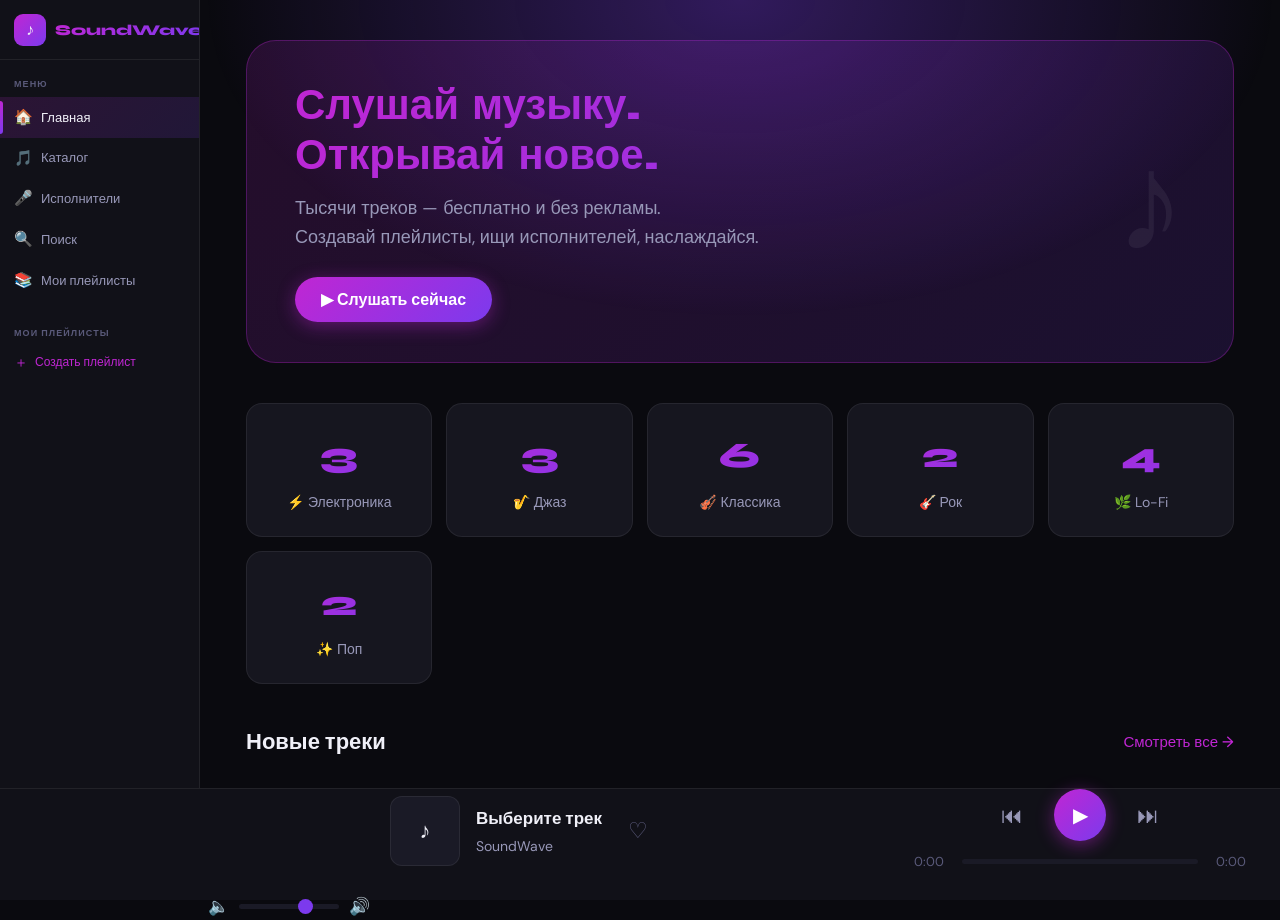
==== commit b6535d29: "Add files via upload" ====
--- a/index.html
+++ b/index.html
@@ -4,7 +4,14 @@
   <meta charset="UTF-8">
   <meta name="viewport" content="width=device-width, initial-scale=1.0">
   <title>SoundWave — Музыкальный сервис</title>
+  <!-- Google Fonts: async load, no render-blocking -->
+  <link rel="preconnect" href="https://fonts.googleapis.com">
+  <link rel="preconnect" href="https://fonts.gstatic.com" crossorigin>
+  <link rel="preload" as="style" onload="this.onload=null;this.rel='stylesheet'"
+        href="https://fonts.googleapis.com/css2?family=Syne:wght@400;600;700;800&family=DM+Sans:wght@300;400;500;600&display=swap">
+  <noscript><link rel="stylesheet" href="https://fonts.googleapis.com/css2?family=Syne:wght@400;600;700;800&family=DM+Sans:wght@300;400;500;600&display=swap"></noscript>
   <link rel="stylesheet" href="css/style.css">
+  <link rel="stylesheet" href="css/mobile-player.css">
 </head>
 <body>
 
@@ -92,6 +99,9 @@
   <!-- ═══════════════ PLAYER ═══════════════ -->
   <footer id="player">
 
+    <!-- Mobile progress line -->
+    <div id="player-progress-line"></div>
+
     <!-- Левая часть: трек -->
     <div class="player-track">
       <div id="player-cover" class="player-cover"
@@ -129,7 +139,33 @@
       </div>
     </div>
 
+    <!-- Mobile controls (shown only on mobile via CSS) -->
+    <div id="player-mobile-controls">
+      <button class="mctrl-btn" id="m-player-prev" aria-label="Назад"><svg viewBox="0 0 24 24"><polygon points="19 20 9 12 19 4 19 20"/><line x1="5" y1="4" x2="5" y2="20"/></svg></button>
+      <button class="mctrl-btn play-main" id="m-player-play" aria-label="Пауза/Играть"><svg viewBox="0 0 24 24"><polygon class="icon-play" points="5 3 19 12 5 21 5 3"/></svg></button>
+      <button class="mctrl-btn" id="m-player-next" aria-label="Вперёд"><svg viewBox="0 0 24 24"><polygon points="5 4 15 12 5 20 5 4"/><line x1="19" y1="4" x2="19" y2="20"/></svg></button>
+    </div>
+
   </footer>
+  <!-- ═══════════════ MOBILE NAV ═══════════════ -->
+  <nav id="mobile-nav">
+    <div class="mnav-btn active" data-page="home" onclick="Router.go('home')">
+      <svg viewBox="0 0 24 24"><path d="M3 9l9-7 9 7v11a2 2 0 0 1-2 2H5a2 2 0 0 1-2-2z"/><polyline points="9 22 9 12 15 12 15 22"/></svg><span>Главная</span>
+    </div>
+    <div class="mnav-btn" data-page="catalog" onclick="Router.go('catalog')">
+      <svg viewBox="0 0 24 24"><circle cx="12" cy="12" r="10"/><circle cx="12" cy="12" r="3"/></svg><span>Каталог</span>
+    </div>
+    <div class="mnav-btn" data-page="artists" onclick="Router.go('artists')">
+      <svg viewBox="0 0 24 24"><path d="M9 18V5l12-2v13"/><circle cx="6" cy="18" r="3"/><circle cx="18" cy="16" r="3"/></svg><span>Артисты</span>
+    </div>
+    <div class="mnav-btn" data-page="search" onclick="Router.go('search')">
+      <svg viewBox="0 0 24 24"><circle cx="11" cy="11" r="8"/><line x1="21" y1="21" x2="16.65" y2="16.65"/></svg><span>Поиск</span>
+    </div>
+    <div class="mnav-btn" data-page="playlists" onclick="Router.go('playlists')">
+      <svg viewBox="0 0 24 24"><line x1="8" y1="6" x2="21" y2="6"/><line x1="8" y1="12" x2="21" y2="12"/><line x1="8" y1="18" x2="21" y2="18"/><line x1="3" y1="6" x2="3.01" y2="6"/><line x1="3" y1="12" x2="3.01" y2="12"/><line x1="3" y1="18" x2="3.01" y2="18"/></svg><span>Плейлисты</span>
+    </div>
+  </nav>
+
 </div>
 
 <!-- ═══════════════ TOAST ═══════════════ -->
@@ -177,6 +213,23 @@
   // ── Инициализация ──────────────────────────────────────
   document.addEventListener("DOMContentLoaded", async () => {
     Player.init();
+    // Мобильные кнопки управления плеером
+    const mPlay = document.getElementById("m-player-play");
+    const mPrev = document.getElementById("m-player-prev");
+    const mNext = document.getElementById("m-player-next");
+    if (mPlay) mPlay.addEventListener("click", () => Player.toggle());
+    if (mPrev) mPrev.addEventListener("click", () => Player.prev());
+    if (mNext) mNext.addEventListener("click", () => Player.next());
+    // Синхронизация мобильного прогресс-бара
+    const mLine = document.getElementById("player-progress-line");
+    if (mLine) {
+      const origFill = document.getElementById("progress-fill");
+      if (origFill) {
+        new MutationObserver(() => {
+          mLine.style.width = origFill.style.width;
+        }).observe(origFill, { attributes: true, attributeFilter: ["style"] });
+      }
+    }
     refreshSidebarPlaylists();
 
     const loadingEl  = document.getElementById("sw-loading");
@@ -242,6 +295,10 @@
     const navTarget = pageId === "artist-detail" ? "artists" : pageId;
     const navEl = document.querySelector(`.nav-item[data-page="${navTarget}"]`);
     if (navEl) navEl.classList.add("active");
+    // Mobile bottom nav sync
+    document.querySelectorAll(".mnav-btn").forEach(b => b.classList.remove("active"));
+    const mnavEl = document.querySelector(`.mnav-btn[data-page="${navTarget}"]`);
+    if (mnavEl) mnavEl.classList.add("active");
 
     if (Pages[pageId]) Pages[pageId].render(params);
     document.getElementById("main").scrollTop = 0;
--- a/css/style.css
+++ b/css/style.css
@@ -1,7 +1,10 @@
 /* ============================================================
    SoundWave — Design System (v5 — комфорт на 1920×1080)
    ============================================================ */
-@import url('https://fonts.googleapis.com/css2?family=Syne:wght@400;600;700;800&family=DM+Sans:wght@300;400;500;600&display=swap');
+/* Google Fonts loaded async in <head> — see index.html */
+/* Fallback stack while fonts load */
+@font-face { font-family: 'Syne'; font-display: swap; }
+@font-face { font-family: 'DM Sans'; font-display: swap; }
 
 /* ── Переменные ──────────────────────────────────────────── */
 :root {
@@ -724,7 +727,7 @@
 }
 
 /* ═══════════════════════════════════════════════════════════
-   RESPONSIVE
+   RESPONSIVE (desktop/tablet — mobile in mobile-player.css)
    ═══════════════════════════════════════════════════════════ */
 @media (max-width: 1100px) {
   :root { --sidebar-w: 240px; }
@@ -736,12 +739,3 @@
   .sidebar-section-title { display: none; }
   .playlist-item-sidebar { display: none; }
 }
-@media (max-width: 640px) {
-  #app { grid-template-columns: 1fr; grid-template-areas: "main" "player"; }
-  #sidebar { display: none; }
-  .page { padding: 20px 16px 30px; }
-  #player { grid-template-columns: 1fr; padding: 0 14px; }
-  .player-extras { display: none; }
-  .track-row { grid-template-columns: 36px 1fr 60px 32px; }
-  .track-row .track-genre-badge, .track-row .track-year { display: none; }
-}
--- a/css/mobile-player.css
+++ b/css/mobile-player.css
@@ -0,0 +1,159 @@
+/* ============================================================
+   SoundWave v9 — Mobile Player + Bottom Nav
+   ============================================================ */
+
+/* ── Bottom nav (mobile only) ────────────────────────────── */
+#mobile-nav {
+  display: none;
+  position: fixed;
+  bottom: 0; left: 0; right: 0;
+  background: var(--bg-surface);
+  border-top: 1px solid var(--border);
+  z-index: 200;
+  height: 56px;
+  grid-template-columns: repeat(5, 1fr);
+  align-items: stretch;
+}
+.mnav-btn {
+  display: flex; flex-direction: column; align-items: center;
+  justify-content: center; gap: 3px;
+  font-size: 11px; color: var(--text-muted);
+  cursor: pointer; transition: color var(--transition);
+  padding: 6px 0;
+  -webkit-tap-highlight-color: transparent;
+}
+.mnav-btn svg { width: 20px; height: 20px; stroke: currentColor; fill: none;
+  stroke-width: 1.8; stroke-linecap: round; stroke-linejoin: round; }
+.mnav-btn.active { color: var(--accent-1); }
+.mnav-btn span { font-size: 10px; font-weight: 500; }
+
+/* ── Mobile Player ───────────────────────────────────────── */
+@media (max-width: 640px) {
+  :root { --player-h: 64px; --mobile-nav-h: 56px; }
+
+  #app {
+    grid-template-columns: 1fr;
+    grid-template-rows: 1fr var(--player-h);
+    grid-template-areas: "main" "player";
+    padding-bottom: var(--mobile-nav-h);
+  }
+
+  #sidebar { display: none !important; }
+
+  #mobile-nav { display: grid; }
+
+  /* Main scroll area: above player + bottom nav */
+  #main { padding-bottom: 4px; }
+
+  .page { padding: 16px 14px 24px; }
+  .page-header h1 { font-size: 26px; }
+  .page-header p { font-size: 14px; }
+  .section-title { font-size: 18px; }
+
+  /* ── Player: compact single row ── */
+  #player {
+    display: flex;
+    align-items: center;
+    gap: 10px;
+    padding: 0 12px;
+    height: var(--player-h);
+    position: relative;
+  }
+
+  /* Progress line at top of player */
+  #player::before {
+    content: '';
+    position: absolute;
+    top: 0; left: 0; right: 0; height: 2px;
+    background: var(--bg-elevated);
+  }
+  #player-progress-line {
+    position: absolute;
+    top: 0; left: 0; height: 2px;
+    background: var(--grad-main);
+    width: 0%;
+    transition: width .1s linear;
+    border-radius: 0 2px 2px 0;
+    pointer-events: none;
+    z-index: 1;
+  }
+
+  /* Cover — small */
+  .player-cover {
+    width: 40px !important; height: 40px !important;
+    border-radius: 8px !important; flex-shrink: 0;
+    font-size: 18px !important;
+  }
+
+  /* Meta — grows */
+  .player-meta { flex: 1; min-width: 0; }
+  .player-title { font-size: 13px !important; font-weight: 600; }
+  .player-artist { font-size: 11px !important; margin-top: 1px !important; }
+
+  /* Like btn — hide on mobile */
+  .player-like { display: none; }
+
+  /* Old controls — hide */
+  .player-controls { display: none !important; }
+  .player-extras { display: none !important; }
+
+  /* Compact controls — prev / play / next */
+  #player-mobile-controls {
+    display: flex;
+    align-items: center;
+    gap: 4px;
+    flex-shrink: 0;
+  }
+  .mctrl-btn {
+    width: 32px; height: 32px;
+    display: flex; align-items: center; justify-content: center;
+    color: var(--text-secondary);
+    -webkit-tap-highlight-color: transparent;
+  }
+  .mctrl-btn svg {
+    width: 18px; height: 18px;
+    stroke: currentColor; fill: none;
+    stroke-width: 2; stroke-linecap: round; stroke-linejoin: round;
+  }
+  .mctrl-btn.play-main {
+    width: 40px; height: 40px;
+    background: var(--grad-main); border-radius: 50%; color: #fff;
+    box-shadow: 0 3px 12px rgba(192,38,211,.4);
+  }
+  .mctrl-btn.play-main svg { width: 16px; height: 16px; }
+  /* play icon — filled */
+  .mctrl-btn.play-main .icon-play { fill: currentColor; }
+
+  /* Toast: shift up above player + nav */
+  .toast {
+    bottom: calc(var(--player-h) + var(--mobile-nav-h) + 12px) !important;
+  }
+
+  /* Cards: 2 col on mobile */
+  .cards-grid { grid-template-columns: repeat(2, 1fr); gap: 12px; }
+  .card-body { padding: 10px 12px; }
+  .card-title { font-size: 13px; }
+  .card-sub { font-size: 12px; }
+
+  /* Track rows */
+  .track-row {
+    grid-template-columns: 30px 40px 1fr 50px 28px !important;
+    gap: 10px !important;
+    padding: 10px 8px !important;
+  }
+  .track-row .track-genre-badge,
+  .track-row .track-year { display: none !important; }
+  .track-cover { width: 40px !important; height: 40px !important; }
+  .track-name { font-size: 14px !important; }
+  .track-artist { font-size: 12px !important; }
+
+  /* Playlists grid */
+  .playlists-grid { grid-template-columns: repeat(2, 1fr); gap: 12px; }
+}
+
+/* ── Tablet: 641–900 ─────────────────────────────────────── */
+@media (min-width: 641px) and (max-width: 900px) {
+  #player { grid-template-columns: 220px 1fr; }
+  .player-extras { display: none; }
+  .cards-grid { grid-template-columns: repeat(3, 1fr); }
+}
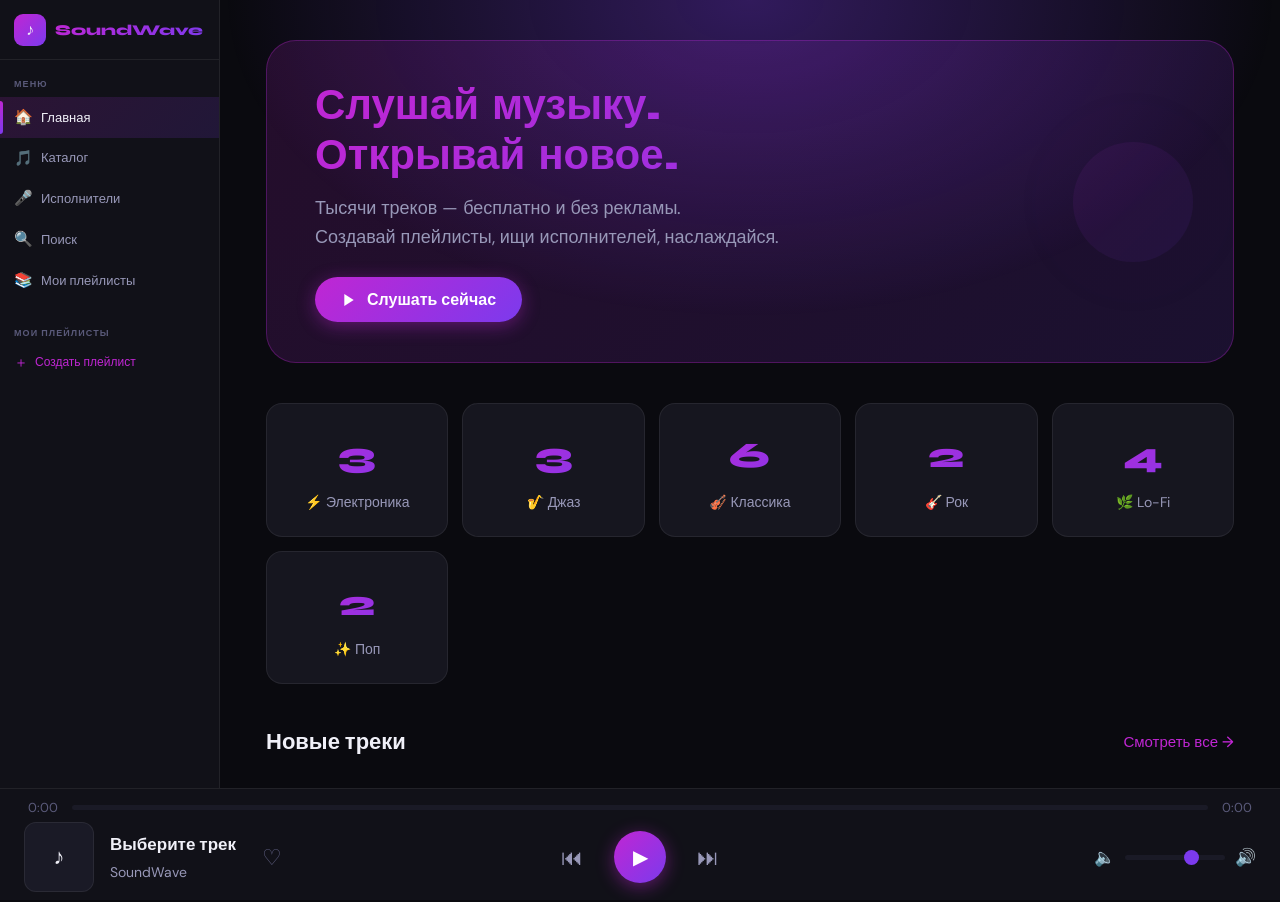
==== commit 4970c938: "Add files via upload" ====
--- a/index.html
+++ b/index.html
@@ -99,47 +99,51 @@
   <!-- ═══════════════ PLAYER ═══════════════ -->
   <footer id="player">
 
-    <!-- Mobile progress line -->
-    <div id="player-progress-line"></div>
-
-    <!-- Левая часть: трек -->
-    <div class="player-track">
-      <div id="player-cover" class="player-cover"
-           style="background:var(--bg-elevated);display:flex;align-items:center;justify-content:center;font-size:22px">♪</div>
-      <div class="player-meta">
-        <div class="player-title" id="player-title">Выберите трек</div>
-        <div class="player-artist" id="player-artist">SoundWave</div>
-      </div>
-      <button class="player-like" id="player-like" title="Нравится" onclick="toggleLike()">♡</button>
-    </div>
-
-    <!-- Центр: управление -->
-    <div class="player-controls">
-      <div class="player-btns">
-        <button class="ctrl-btn" id="player-prev" title="Назад">⏮</button>
-        <button class="ctrl-btn play-main" id="player-play" title="Пауза/Играть">▶</button>
-        <button class="ctrl-btn" id="player-next" title="Вперёд">⏭</button>
-      </div>
-      <div class="player-progress">
-        <span class="time-label" id="time-now">0:00</span>
-        <div class="progress-bar" id="progress-bar">
-          <div class="progress-fill" id="progress-fill"></div>
+    <!-- Прогресс-бар на всю ширину -->
+    <div class="player-progress-row">
+      <span class="time-label" id="time-now">0:00</span>
+      <div class="progress-bar" id="progress-bar">
+        <div class="progress-fill" id="progress-fill"></div>
+      </div>
+      <span class="time-label" id="time-total">0:00</span>
+    </div>
+
+    <!-- Нижняя строка: трек | кнопки | громкость -->
+    <div class="player-bottom">
+
+      <!-- Левая часть: трек -->
+      <div class="player-track">
+        <div id="player-cover" class="player-cover"
+             style="background:var(--bg-elevated);display:flex;align-items:center;justify-content:center;font-size:22px">♪</div>
+        <div class="player-meta">
+          <div class="player-title" id="player-title">Выберите трек</div>
+          <div class="player-artist" id="player-artist">SoundWave</div>
         </div>
-        <span class="time-label" id="time-total">0:00</span>
-      </div>
-    </div>
-
-    <!-- Правая часть: громкость -->
-    <div class="player-extras">
-      <div class="volume-wrap">
-        <span class="vol-icon">🔈</span>
-        <input type="range" class="volume-slider" id="volume-slider"
-               min="0" max="100" value="70">
-        <span class="vol-icon">🔊</span>
-      </div>
-    </div>
-
-    <!-- Mobile controls (shown only on mobile via CSS) -->
+        <button class="player-like" id="player-like" title="Нравится" onclick="toggleLike()">♡</button>
+      </div>
+
+      <!-- Центр: кнопки -->
+      <div class="player-controls">
+        <div class="player-btns">
+          <button class="ctrl-btn" id="player-prev" title="Назад">⏮</button>
+          <button class="ctrl-btn play-main" id="player-play" title="Пауза/Играть">▶</button>
+          <button class="ctrl-btn" id="player-next" title="Вперёд">⏭</button>
+        </div>
+      </div>
+
+      <!-- Правая часть: громкость -->
+      <div class="player-extras">
+        <div class="volume-wrap">
+          <span class="vol-icon">🔈</span>
+          <input type="range" class="volume-slider" id="volume-slider"
+                 min="0" max="100" value="70">
+          <span class="vol-icon">🔊</span>
+        </div>
+      </div>
+
+    </div>
+
+    <!-- Mobile controls -->
     <div id="player-mobile-controls">
       <button class="mctrl-btn" id="m-player-prev" aria-label="Назад"><svg viewBox="0 0 24 24"><polygon points="19 20 9 12 19 4 19 20"/><line x1="5" y1="4" x2="5" y2="20"/></svg></button>
       <button class="mctrl-btn play-main" id="m-player-play" aria-label="Пауза/Играть"><svg viewBox="0 0 24 24"><polygon class="icon-play" points="5 3 19 12 5 21 5 3"/></svg></button>
--- a/css/style.css
+++ b/css/style.css
@@ -34,7 +34,7 @@
   --radius-xl:  30px;
 
   --player-h:   112px;
-  --sidebar-w:  200px;
+  --sidebar-w:  220px;
   --transition: .2s cubic-bezier(.4,0,.2,1);
 }
 
@@ -81,8 +81,10 @@
   flex-direction: column;
   padding: 0 0 16px;
   overflow-y: auto;
+  overflow-x: hidden;
   position: relative;
   z-index: 10;
+  min-width: 0;
 }
 
 /* Логотип */
@@ -110,6 +112,10 @@
   -webkit-text-fill-color: transparent;
   background-clip: text;
   white-space: nowrap;
+  overflow: hidden;
+  text-overflow: ellipsis;
+  flex: 1;
+  min-width: 0;
 }
 
 /* Заголовки секций */
@@ -453,9 +459,12 @@
   position: relative; overflow: hidden;
 }
 .home-hero::after {
-  content: '♪'; position: absolute;
-  right: 48px; top: 50%; transform: translateY(-50%);
-  font-size: 140px; opacity: .06; line-height: 1;
+  content: ''; position: absolute;
+  right: 40px; top: 50%; transform: translateY(-50%);
+  width: 120px; height: 120px; opacity: .08;
+  background: var(--grad-main);
+  border-radius: 50%;
+  box-shadow: 0 0 80px 40px rgba(192,38,211,.15);
 }
 .home-hero h1 {
   font-family: 'Syne', sans-serif;
@@ -500,14 +509,33 @@
   grid-area: player;
   background: var(--bg-surface);
   border-top: 1px solid var(--border);
+  display: flex;
+  flex-direction: column;
+  justify-content: center;
+  padding: 0;
+  position: relative; z-index: 100;
+}
+#player-mobile-controls { display: none; }
+
+/* Прогресс на всю ширину */
+.player-progress-row {
+  display: flex;
+  align-items: center;
+  gap: 10px;
+  padding: 10px 24px 4px;
+  width: 100%;
+}
+
+/* Нижняя строка */
+.player-bottom {
   display: grid;
-  grid-template-columns: 340px 1fr 340px;
+  grid-template-columns: 1fr auto 1fr;
   align-items: center;
-  padding: 0 30px; gap: 20px;
-  position: relative; z-index: 100;
-}
-
-.player-track { display: flex; align-items: center; gap: 16px; min-width: 0; }
+  padding: 0 24px 10px;
+  gap: 16px;
+  width: 100%;
+}
+
 .player-cover {
   width: 70px; height: 70px;
   border-radius: 12px; object-fit: cover;
@@ -534,7 +562,8 @@
 .player-like:hover { color: var(--accent-3); }
 .player-like.liked { color: var(--accent-3); }
 
-.player-controls { display: flex; flex-direction: column; align-items: center; gap: 10px; }
+.player-track { display: flex; align-items: center; gap: 16px; min-width: 0; overflow: hidden; }
+.player-controls { display: flex; align-items: center; justify-content: center; min-width: 220px; }
 .player-btns { display: flex; align-items: center; gap: 26px; }
 .ctrl-btn {
   font-size: 22px; color: var(--text-secondary);
@@ -547,11 +576,12 @@
   font-size: 20px;
   display: flex; align-items: center; justify-content: center;
   box-shadow: 0 4px 18px rgba(192,38,211,.45);
-  transition: transform var(--transition), opacity var(--transition);
-}
-.ctrl-btn.play-main:hover { transform: scale(1.08); opacity: .9; }
-
-.player-progress { display: flex; align-items: center; gap: 14px; width: 100%; }
+  transition: box-shadow var(--transition), opacity var(--transition);
+  will-change: box-shadow;
+}
+.ctrl-btn.play-main:hover { box-shadow: 0 6px 24px rgba(192,38,211,.65); opacity: .9; }
+
+
 .time-label {
   font-size: 13px; color: var(--text-muted);
   min-width: 38px; text-align: center;
--- a/css/mobile-player.css
+++ b/css/mobile-player.css
@@ -50,17 +50,25 @@
   .page-header p { font-size: 14px; }
   .section-title { font-size: 18px; }
 
-  /* ── Player: compact single row ── */
+  /* ── Player: mobile layout ── */
   #player {
-    display: flex;
+    display: flex !important;
+    flex-direction: row !important;
     align-items: center;
     gap: 10px;
     padding: 0 12px;
     height: var(--player-h);
     position: relative;
+    justify-content: space-between;
   }
 
-  /* Progress line at top of player */
+  /* Hide desktop progress row and bottom wrapper */
+  .player-progress-row { display: none !important; }
+  .player-bottom {
+    display: contents !important; /* flatten children into #player flex */
+  }
+
+  /* Mobile progress line at top */
   #player::before {
     content: '';
     position: absolute;
@@ -85,19 +93,22 @@
     font-size: 18px !important;
   }
 
-  /* Meta — grows */
+  /* Track section — grows */
+  .player-track { flex: 1 !important; min-width: 0 !important; gap: 8px !important; }
+
+  /* Meta */
   .player-meta { flex: 1; min-width: 0; }
   .player-title { font-size: 13px !important; font-weight: 600; }
   .player-artist { font-size: 11px !important; margin-top: 1px !important; }
 
   /* Like btn — hide on mobile */
-  .player-like { display: none; }
+  .player-like { display: none !important; }
 
-  /* Old controls — hide */
+  /* Desktop controls — hide */
   .player-controls { display: none !important; }
   .player-extras { display: none !important; }
 
-  /* Compact controls — prev / play / next */
+  /* Mobile controls */
   #player-mobile-controls {
     display: flex;
     align-items: center;
@@ -153,7 +164,7 @@
 
 /* ── Tablet: 641–900 ─────────────────────────────────────── */
 @media (min-width: 641px) and (max-width: 900px) {
-  #player { grid-template-columns: 220px 1fr; }
-  .player-extras { display: none; }
+  #player { grid-template-columns: 1fr auto; }
+  .player-extras { display: none !important; }
   .cards-grid { grid-template-columns: repeat(3, 1fr); }
 }
